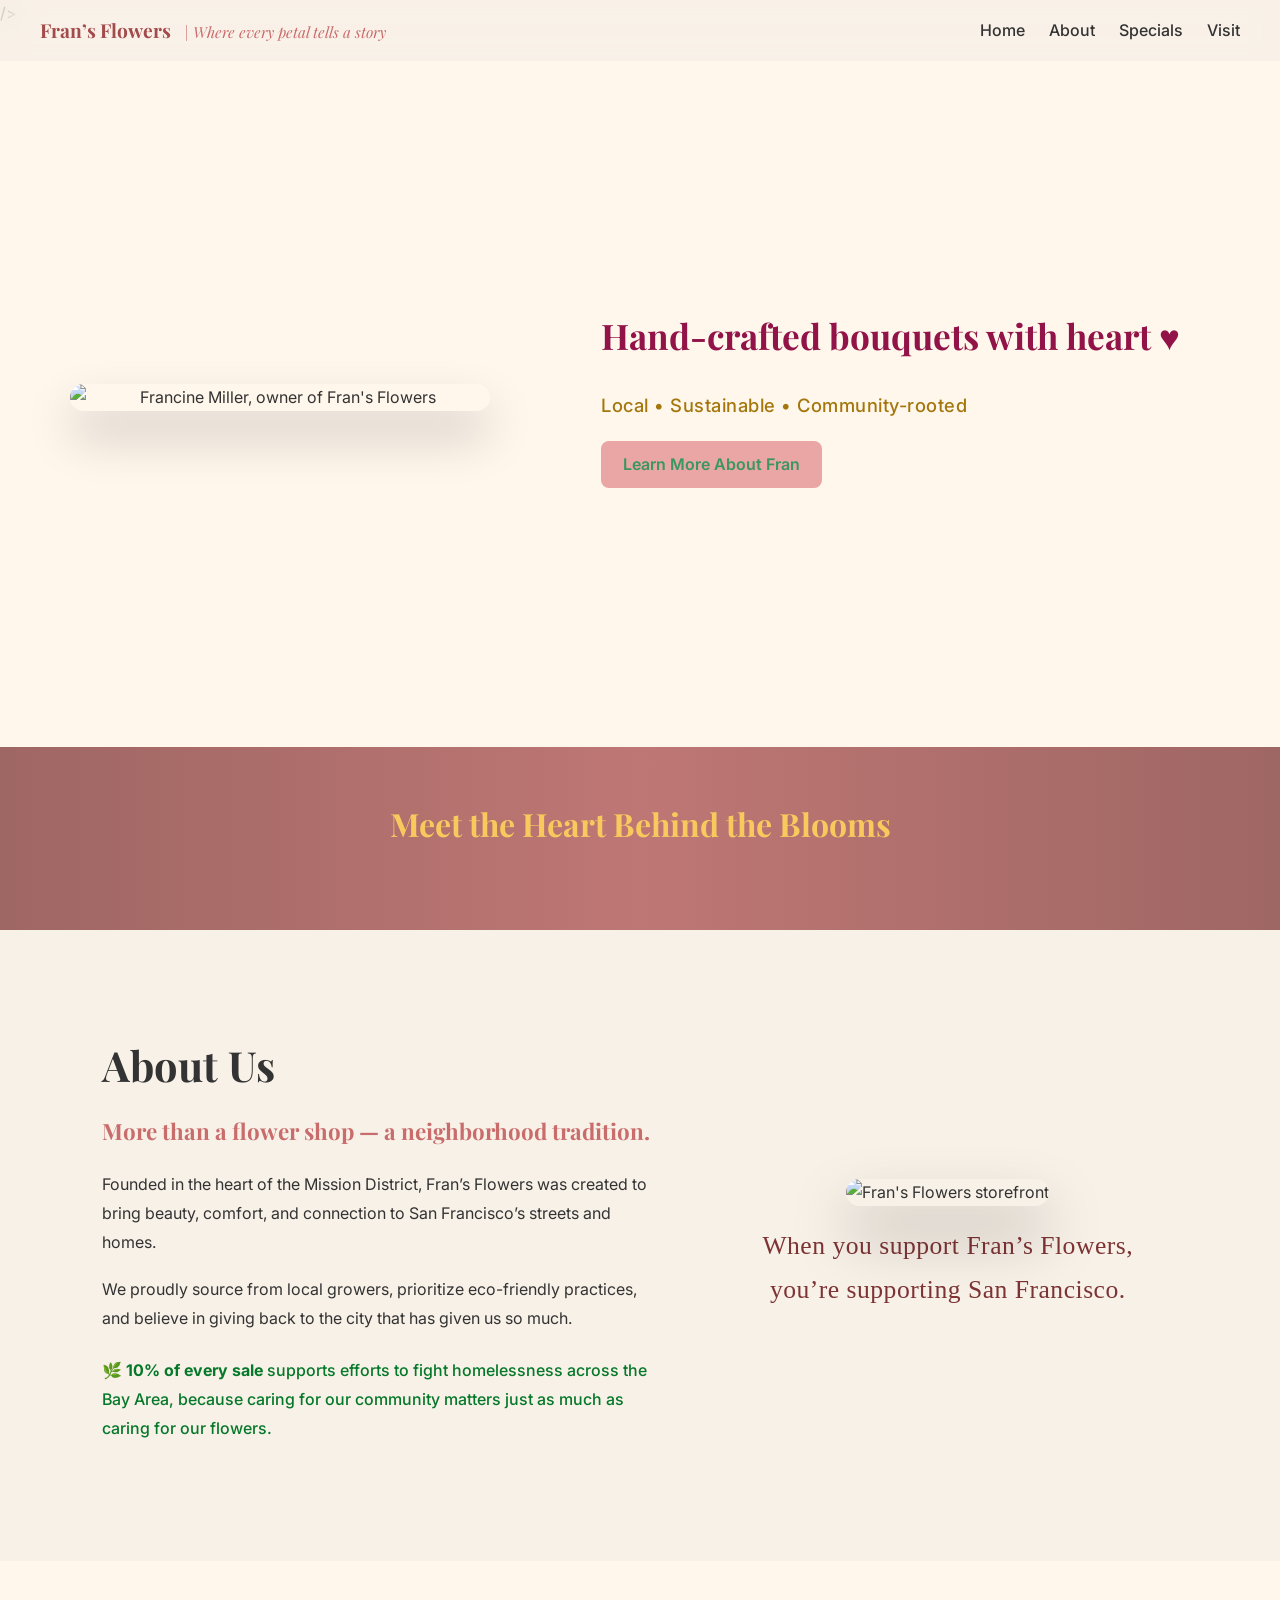
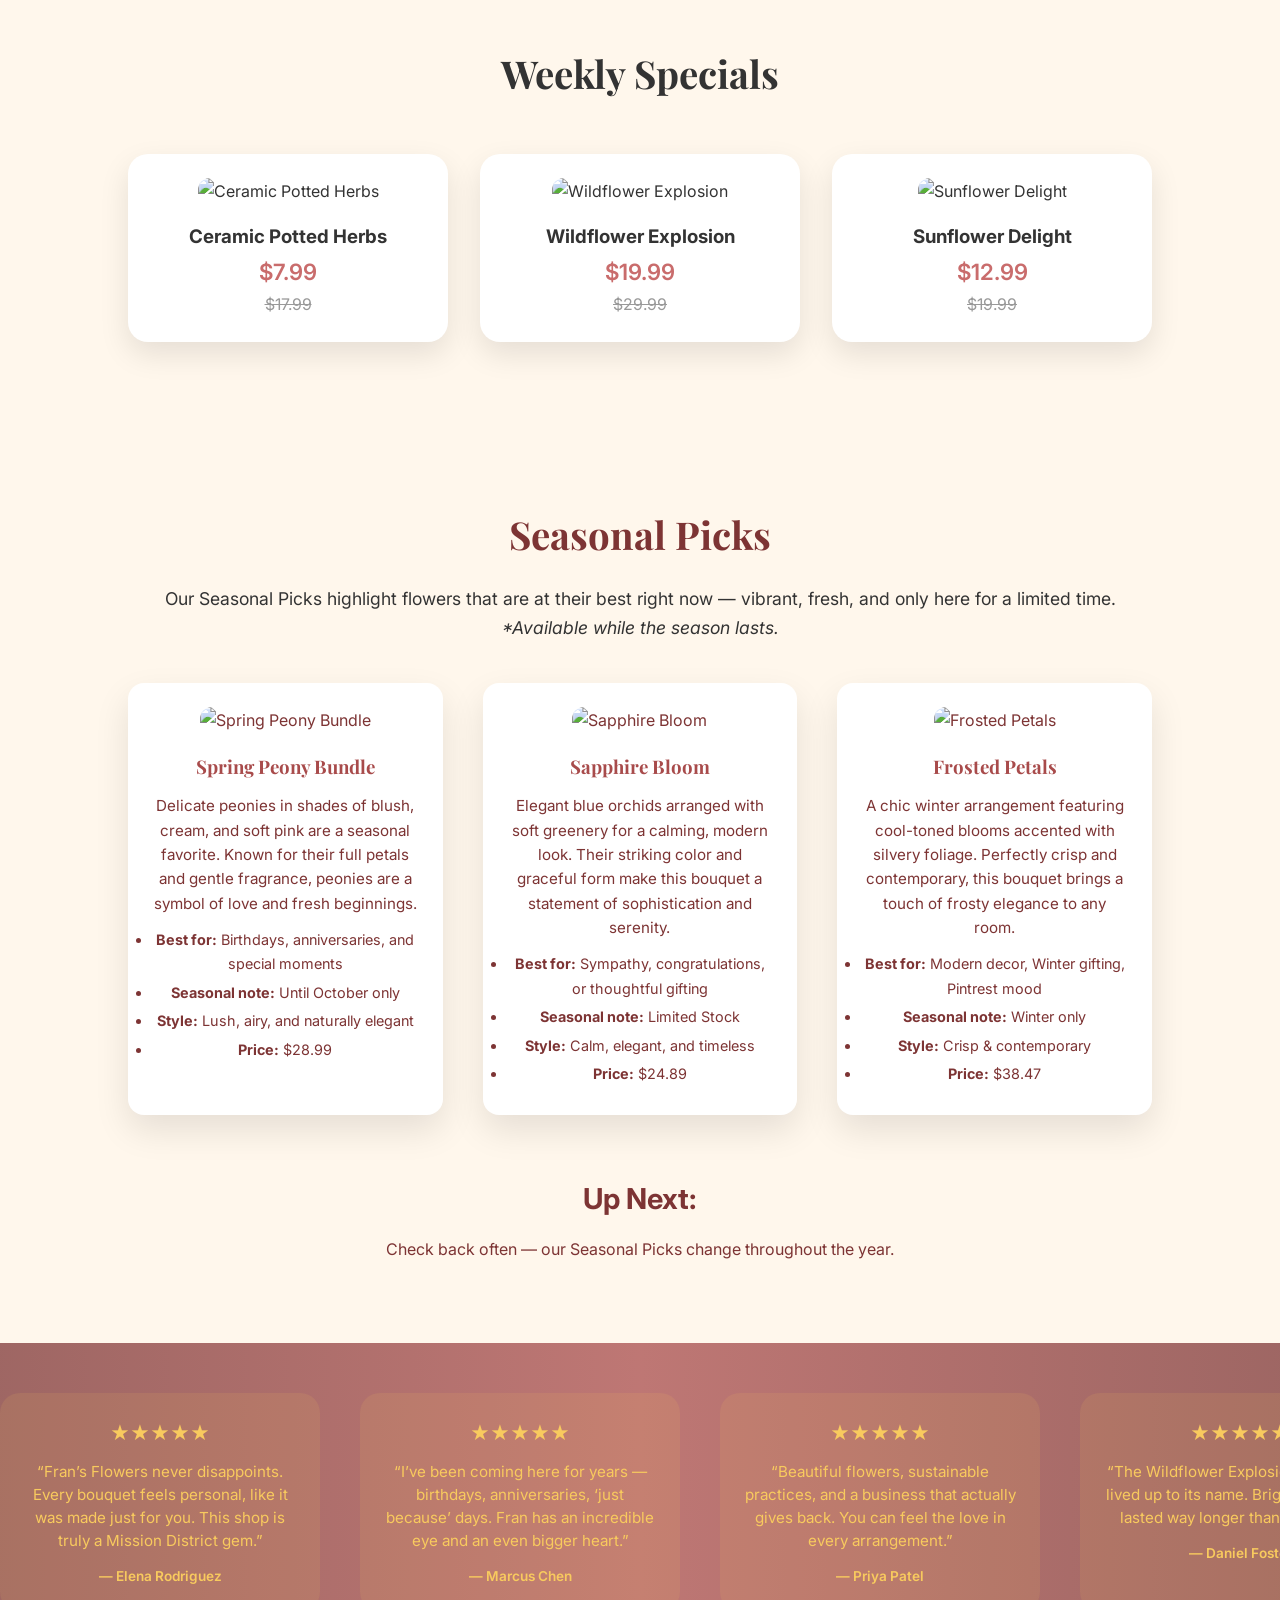
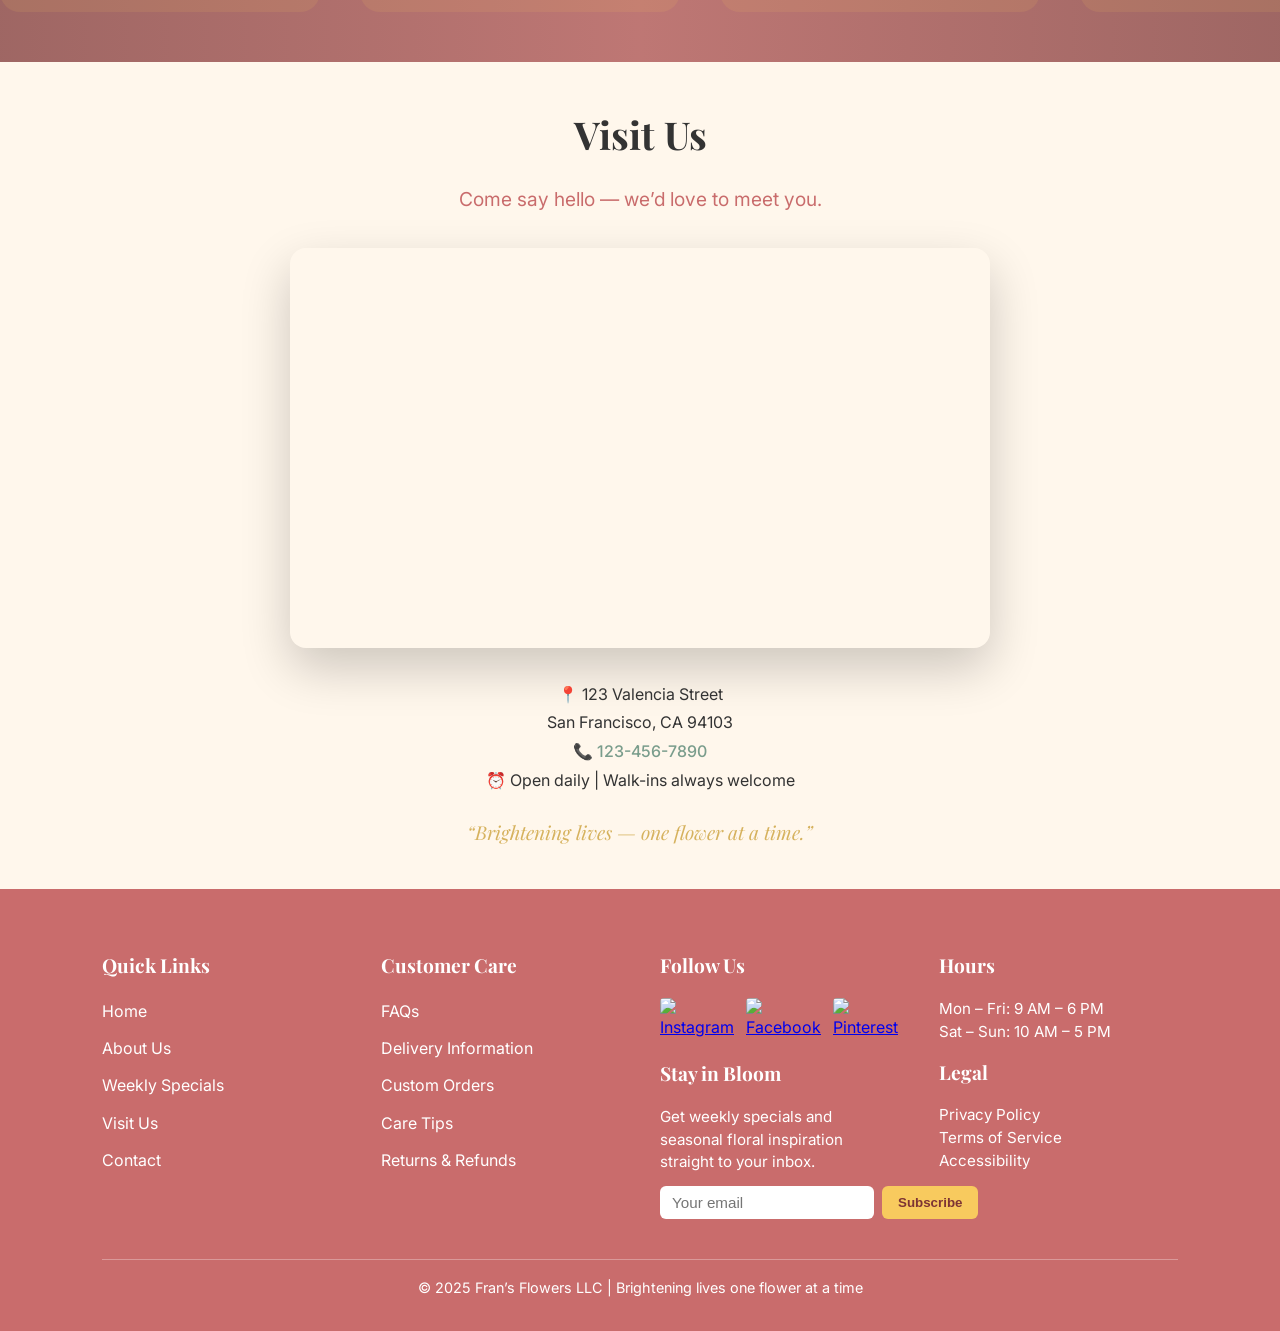
==== index.html @ 5e816268 "Add files via upload" ====
<!DOCTYPE html>
<html lang="en">
  <head>
    <meta charset="utf-8" />
    <meta name="viewport" content="width=device-width, initial-scale=1" />
    <title>Fran's Flowers | Boutique Flower Shop in San Francisco</title>

    <!-- Google Fonts -->
    <link rel="preconnect" href="https://fonts.googleapis.com">
    <link rel="preconnect" href="https://fonts.gstatic.com" crossorigin>
    <link
      href="https://fonts.googleapis.com/css2?family=Playfair+Display:wght@500;700&family=Inter:wght@300;400;500&display=swap"
      rel="stylesheet"
      href="https://fonts.googleapis.com/css2?family=Great+Vibes&display=swap" rel="stylesheet">
    />

    <link href="style.css" rel="stylesheet" />
  </head>

  <body>
    <!-- NAVBAR -->
<nav class="navbar">
  <div class="nav-left">
    <span class="brand">Fran’s Flowers</span>
    <span class="brand-quote"> | Where every petal tells a story</span>
  </div>

  <button class="hamburger" aria-label="Toggle navigation">
    <span></span>
    <span></span>
    <span></span>
  </button>

  <ul class="nav-links">
    <li><a href="#" class="active">Home</a></li>
    <li><a href="#about">About</a></li>
    <li><a href="#specials">Specials</a></li>
    <li><a href="#visit">Visit</a></li>
  </ul>
</nav>

<!-- HERO -->
<section class="hero">
  <div class="hero-bg"></div>

  <div class="hero-content">
    <img
      src="img/fran.png"
      alt="Francine Miller, owner of Fran's Flowers"
      class="hero-img"
    />

    <div class="hero-text">
      <h2 id="typing-text"></h2>
      <p class="hero-subtext">Local • Sustainable • Community-rooted</p>

      <!-- NEW BUTTON -->
      <a href="about-fran.html" class="hero-btn">Learn More About Fran</a>
    </div>
  </div>
</section>

<!-- FOUNDER STRIP -->
<section class="founder-strip">
  <div class="founder-inner">
    <h3 class="founder-title">Meet the Heart Behind the Blooms</h3>

    <div class="founder-hover">
      <h4>Francine Miller, Founder & Florist</h4>
      <p>
        Fran’s Flowers is the life’s work of Francine Miller, a San Francisco
        local who believes flowers are more than arrangements — they’re moments,
        memories, and messages of care.
      </p>
      <p>
        Since opening her doors in 1995, Francine has been hand-crafting bouquets
        that celebrate life’s everyday joys and biggest milestones, all while
        staying deeply connected to her community.
      </p>
      <p class="fran-quote">
        “Flowers are how we say what words sometimes can’t.”
          ~ Francine Miller
      </p>
    </div>
  </div>
</section>

<!-- ABOUT US -->
<section id="about" class="about-us">
  <div class="about-overlay"></div>

  <div class="about-content">
    <!-- LEFT TEXT -->
    <div class="about-text">
      <h2><span class="accent">About</span> Us</h2>

      <h3 class="about-tagline">
        More than a flower shop — a neighborhood tradition.
      </h3>

      <p>
        Founded in the heart of the Mission District, Fran’s Flowers was created
        to bring beauty, comfort, and connection to San Francisco’s streets and
        homes.
      </p>

      <p>
        We proudly source from local growers, prioritize eco-friendly practices,
        and believe in giving back to the city that has given us so much.
      </p>

      <p class="about-impact">
        🌿 <strong>10% of every sale</strong> supports efforts to fight
        homelessness across the Bay Area, because caring for our community
        matters just as much as caring for our flowers.
      </p>
    </div>

    <!-- RIGHT IMAGE -->
    <div class="about-image">
      <img src="img/shop.jpeg" alt="Fran's Flowers storefront" />
      <p class="about-quote">
        When you support Fran’s Flowers,<br />
        you’re supporting San Francisco.
      </p>
    </div>
  </div>
</section>

      <!-- SPECIALS -->
      <section id="specials" class="specials">
        <h2><span class="accent">Weekly</span> Specials</h2>

        <div class="specials-list">
          <article class="special-offer">
            <img src="img/potted_plant.png" alt="Ceramic Potted Herbs" />
            <h3>Ceramic Potted Herbs</h3>
            <p class="price-now">$7.99</p>
            <p class="price-was">$17.99</p>
          </article>

          <article class="special-offer">
            <img src="img/wild_flowers.png" alt="Wildflower Explosion" />
            <h3>Wildflower Explosion</h3>
            <p class="price-now">$19.99</p>
            <p class="price-was">$29.99</p>
          </article>

          <article class="special-offer">
            <img src="img/sunflowers.png" alt="Sunflower Delight" />
            <h3>Sunflower Delight</h3>
            <p class="price-now">$12.99</p>
            <p class="price-was">$19.99</p>
          </article>
        </div>
      </section>

      <!-- SEASONAL PICKS -->
<section id="seasonal-picks" class="seasonal-picks">
  <h2><span class="accent">Seasonal</span> Picks</h2>
  <p class="seasonal-intro">
    Our Seasonal Picks highlight flowers that are at their best right now — vibrant, fresh, and only here for a limited time.<br>
    <em>*Available while the season lasts.</em>
  </p>

  <div class="seasonal-cards">
    <!-- Card 1 -->
    <article class="seasonal-card">
      <img src="img/peony.jpeg" alt="Spring Peony Bundle" />
      <h3>Spring Peony Bundle</h3>
      <p class="seasonal-desc">
        Delicate peonies in shades of blush, cream, and soft pink are a seasonal favorite. Known for their full petals and gentle fragrance, peonies are a symbol of love and fresh beginnings.<br>
      </p>
      <ul class="seasonal-info">
        <li><strong>Best for:</strong> Birthdays, anniversaries, and special moments</li>
        <li><strong>Seasonal note:</strong> Until October only</li>
        <li><strong>Style:</strong> Lush, airy, and naturally elegant</li>
        <li><strong>Price:</strong> $28.99</li>
      </ul>
    </article>

    <!-- Card 2 -->
    <article class="seasonal-card">
      <img src="img/blue.jpeg" alt="Sapphire Bloom" />
      <h3>Sapphire Bloom</h3>
      <p class="seasonal-desc">
        Elegant blue orchids arranged with soft greenery for a calming, modern look. Their striking color and graceful form make this bouquet a statement of sophistication and serenity.
      </p>
      <ul class="seasonal-info">
        <li><strong>Best for:</strong> Sympathy, congratulations, or thoughtful gifting</li>
        <li><strong>Seasonal note:</strong> Limited Stock</li>
        <li><strong>Style:</strong> Calm, elegant, and timeless</li>
        <li><strong>Price:</strong> $24.89</li>
      </ul>
    </article>

    <!-- Card 3 -->
    <article class="seasonal-card">
      <img src="img/winter.jpeg" alt="Frosted Petals" />
      <h3>Frosted Petals</h3>
      <p class="seasonal-desc">
        A chic winter arrangement featuring cool-toned blooms accented with silvery foliage. Perfectly crisp and contemporary, this bouquet brings a touch of frosty elegance to any room.
      </p>
      <ul class="seasonal-info">
        <li><strong>Best for:</strong> Modern decor, Winter gifting, Pintrest mood</li>
        <li><strong>Seasonal note:</strong> Winter only</li>
        <li><strong>Style:</strong> Crisp & contemporary</li>
        <li><strong>Price:</strong> $38.47</li>
      </ul>
    </article>
  </div>

  <!-- Up Next -->
  <div class="seasonal-upnext">
    <h3>Up Next:</h3>
    <p>Check back often — our Seasonal Picks change throughout the year.</p>
  </div>
</section>

<!-- TESTIMONIALS -->
<section id="testimonials" class="testimonials">
  <div class="carousel-container">
    <div class="carousel-track">
      <div class="testimonial">
        <p class="stars">★★★★★</p>
        <p class="testimonial-text">
          “Fran’s Flowers never disappoints. Every bouquet feels personal, like it was made just for you. This shop is truly a Mission District gem.”
        </p>
        <p class="testimonial-author">— Elena Rodriguez</p>
      </div>

      <div class="testimonial">
        <p class="stars">★★★★★</p>
        <p class="testimonial-text">
          “I’ve been coming here for years — birthdays, anniversaries, ‘just because’ days. Fran has an incredible eye and an even bigger heart.”
        </p>
        <p class="testimonial-author">— Marcus Chen</p>
      </div>

      <div class="testimonial">
        <p class="stars">★★★★★</p>
        <p class="testimonial-text">
          “Beautiful flowers, sustainable practices, and a business that actually gives back. You can feel the love in every arrangement.”
        </p>
        <p class="testimonial-author">— Priya Patel</p>
      </div>

      <div class="testimonial">
        <p class="stars">★★★★★</p>
        <p class="testimonial-text">
          “The Wildflower Explosion absolutely lived up to its name. Bright, fresh, and lasted way longer than expected.”
        </p>
        <p class="testimonial-author">— Daniel Foster</p>
      </div>

      <div class="testimonial">
        <p class="stars">★★★★★</p>
        <p class="testimonial-text">
          “Fran’s Flowers is my go-to whenever I need something meaningful. It’s not just flowers — it’s an experience.”
        </p>
        <p class="testimonial-author">— Sophia Martinez</p>
      </div>

      <div class="testimonial">
        <p class="stars">★★★★★</p>
        <p class="testimonial-text">
          “Hands down the best flower shop in San Francisco. Friendly staff, gorgeous blooms, and a real sense of community.”
        </p>
        <p class="testimonial-author">— James O’Connell</p>
      </div>

      <div class="testimonial">
        <p class="stars">★★★★★</p>
        <p class="testimonial-text">
          “I love supporting a local business that supports the city back. The potted herbs were adorable and such a unique gift.”
        </p>
        <p class="testimonial-author">— Aisha Khan</p>
      </div>

      <!-- Duplicate for seamless looping -->
      <div class="testimonial">
        <p class="stars">★★★★★</p>
        <p class="testimonial-text">
          “Fran’s Flowers never disappoints. Every bouquet feels personal, like it was made just for you. This shop is truly a Mission District gem.”
        </p>
        <p class="testimonial-author">— Elena Rodriguez</p>
      </div>

      <div class="testimonial">
        <p class="stars">★★★★★</p>
        <p class="testimonial-text">
          “I’ve been coming here for years — birthdays, anniversaries, ‘just because’ days. Fran has an incredible eye and an even bigger heart.”
        </p>
        <p class="testimonial-author">— Marcus Chen</p>
      </div>
    </div>
  </div>
</section>

<!-- VISIT US -->
<section id="visit" class="visit-us">
  <h2><span class="accent">Visit</span> Us</h2>
  <p class="visit-intro">Come say hello — we’d love to meet you.</p>

  <div class="visit-map">
  <iframe src="https://www.google.com/maps/embed?pb=!1m18!1m12!1m3!1d3153.8006689667614!2d-122.424896624835!3d37.77127181236294!2m3!1f0!2f0!3f0!3m2!1i1024!2i768!4f13.1!3m3!1m2!1s0x8085809fde49564f%3A0x7f3258c0a1d682bd!2s123%20Valencia%20St%2C%20San%20Francisco%2C%20CA%2094103!5e0!3m2!1sen!2sus!4v1769642458361!5m2!1sen!2sus" 
  width="600" 
  height="450" 
  style="border:0;" 
  allowfullscreen="" 
  loading="lazy" 
  referrerpolicy="no-referrer-when-downgrade">
  </iframe>
</div>

  <div class="visit-details">
    <p>📍 123 Valencia Street<br />San Francisco, CA 94103</p>
    <p>📞 <a href="tel:+1234567890">123-456-7890</a></p>
    <p>⏰ Open daily | Walk-ins always welcome</p>
    <p class="visit-quote">“Brightening lives — one flower at a time.”</p>
  </div>
</section>

<!-- FOOTER -->

    <footer class="site-footer">
  <div class="footer-container">

    <!-- Column 1: Quick Links -->
    <div class="footer-column">
      <h4>Quick Links</h4>
      <ul>
        <li><a href="#">Home</a></li>
        <li><a href="#about">About Us</a></li>
        <li><a href="#specials">Weekly Specials</a></li>
        <li><a href="#visit">Visit Us</a></li>
        <li><a href="#">Contact</a></li>
      </ul>
    </div>

    <!-- Column 2: Customer Care -->
<div class="footer-column">
  <h4>Customer Care</h4>
  <ul>
    <li>FAQs</li>
    <li>Delivery Information</li>
    <li>Custom Orders</li>
    <li>Care Tips</li>
    <li>Returns & Refunds</li>
  </ul>
</div>

    <!-- Column 3: Follow Us -->
<div class="footer-column">
  <h4>Follow Us</h4>
  <div class="social-icons">
    <a href="https://www.instagram.com" target="_blank" rel="noopener noreferrer">
      <img src="img/insta.jpeg" alt="Instagram" />
    </a>
    <a href="https://www.facebook.com" target="_blank" rel="noopener noreferrer">
      <img src="img/fb.jpeg" alt="Facebook" />
    </a>
    <a href="https://www.pinterest.com" target="_blank" rel="noopener noreferrer">
      <img src="img/pint.jpeg" alt="Pinterest" />
    </a>
  </div>

  <h4 class="subscribe-title">Stay in Bloom</h4>
  <p>Get weekly specials and seasonal floral inspiration straight to your inbox.</p>
  <form class="subscribe-form">
    <input type="email" placeholder="Your email" required />
    <button type="submit">Subscribe</button>
  </form>
</div>

    <!-- Column 4: Hours & Legal -->
<div class="footer-column">
  <h4>Hours</h4>
  <p>
    Mon – Fri: 9 AM – 6 PM<br>
    Sat – Sun: 10 AM – 5 PM
  </p>

  <h4>Legal</h4>
  <p>
    Privacy Policy<br>
    Terms of Service<br>
    Accessibility
  </p>
</div>

  </div>

  <div class="footer-bottom">
    <p>© 2025 Fran’s Flowers LLC | Brightening lives one flower at a time</p>
  </div>
</footer>
    <script src="script.js"></script>
  </body>
</html>
---- style.css ----
/* RESET */
* {
  margin: 0;
  padding: 0;
  box-sizing: border-box;
}

/* VARIABLES */
:root {
  --beige: #f6efe7;
  --pink: #f4c2d7;
  --charcoal: #333;
  --gold: #d6b25e;
  --rose: #c96c6c;
  --sage: #7a9d8c;
  --cream: #fff7ec;
}

/* BASE */
body {
  font-family: "Inter", sans-serif;
  background-color: var(--cream);
  color: var(--charcoal);
  line-height: 1.7;
}

.navbar {
  position: fixed;
  top: 0;
  width: 100%;
  padding: 14px 40px;
  display: flex;
  justify-content: space-between;
  align-items: center;

  background: rgba(246, 239, 231, 0.65);
  backdrop-filter: blur(14px);
  -webkit-backdrop-filter: blur(14px);

  z-index: 1000;
}

.nav-left {
  font-family: "Playfair Display", serif;
  font-size: 1.2rem;
}

.brand {
  font-weight: 700;
  color: #a34a4a;
}

.brand-quote {
  margin-left: 8px;
  font-style: italic;
  font-size: 0.95rem;
  color: #c96c6c;;
}

/* HAMBURGER ICON */
.hamburger {
  display: none;
  flex-direction: column;
  justify-content: space-between;
  width: 28px;
  height: 22px;
  background: transparent;
  border: none;
  cursor: pointer;
  z-index: 1100; /* above overlay */
}

.hamburger span {
  display: block;
  height: 3px;
  background-color: var(--charcoal);
  border-radius: 2px;
  transition: all 0.3s ease;
}

/* MOBILE NAVIGATION */
@media (max-width: 900px) {
  .hamburger {
    display: flex;
  }

  .nav-links {
    position: fixed;
    top: 0;
    right: -100%;
    height: 100%;
    width: 70%;
    max-width: 280px;
    background-color: var(--beige);
    flex-direction: column;
    gap: 24px;
    padding-top: 80px;
    padding-left: 20px;
    transition: right 0.3s ease;
    box-shadow: -4px 0 20px rgba(0,0,0,0.2);
    z-index: 1050;
    display: flex;           /* ← REQUIRED */
    flex-direction: column;  /* ← REQUIRED */
  }

  .nav-links.show {
    right: 0;
  }

  .nav-links li {
    margin-bottom: 20px;
  }

  .nav-links a {
    font-size: 1.2rem;
  }

  /* Hamburger animation for toggle */
  .hamburger.active span:nth-child(1) {
    transform: rotate(45deg) translate(5px, 5px);
  }
  .hamburger.active span:nth-child(2) {
    opacity: 0;
  }
  .hamburger.active span:nth-child(3) {
    transform: rotate(-45deg) translate(5px, -5px);
  }
}

.nav-links {
  list-style: none;
  display: flex;
  gap: 24px;
}

.nav-links a {
  text-decoration: none;
  color: var(--charcoal);
  font-weight: 500;
  transition: color 0.3s ease;
}

.nav-links a:hover {
  color: #c96c6c;
}

/* HERO */
.hero {
  position: relative;
  min-height: 80vh;
  display: flex;
  align-items: center;
  justify-content: center;
  overflow: hidden;
  padding: 60px 0 40px;
}

.hero-bg {
  position: absolute;
  inset: 0;
  background: url("img/bg.jpeg") center/cover no-repeat;
  filter: blur(3px) brightness(1);
  transform: scale(1.1);
  z-index: 1;
}

.hero-content {
  position: relative;
  z-index: 2;
  display: grid;
  grid-template-columns: 1fr 1fr;
  gap: 48px;
  align-items: center;
  width: 90%;
  max-width: 1100px;
}

.hero-img {
  width: 100%;
  max-width: 420px;
  border-radius: 20px;
  box-shadow: 0 25px 50px rgba(0, 0, 0, 0.2);
  transform: translateX(-20px);
  transition: transform 0.5s ease, box-shadow 0.5s ease;
}

.hero-img:hover {
  transform: translateX(-30px) scale(1.03);
  box-shadow: 0 35px 70px rgba(0, 0, 0, 0.35);
}

.hero-text {
  text-align: left;
  padding-right: 10px;
}

.hero-text h2 {
  font-family: "Playfair Display", serif;
  font-size: 2.2rem;
  color: #911348;
  white-space: nowrap;
  overflow: hidden;
}

.hero-subtext {
  margin-top: 18px;
  font-size: 1.15rem;
  font-weight: 500;
  color: #a4770d;
  letter-spacing: 0.5px;
}

.hero-btn {
  display: inline-block;
  margin-top: 20px;
  padding: 10px 22px;
  background-color: #e49191c9;
  color: #0c9151ca;
  font-weight: 600;
  text-decoration: none;
  border-radius: 8px;
  transition: background 0.3s ease, transform 0.3s ease;
}

.hero-btn:hover {
  background-color: #e9cd8cc8;
  transform: scale(1.05);
}

@media (max-width: 900px) {
  .hero-content {
    grid-template-columns: 1fr;
    text-align: center;
  }

  .hero-text {
    text-align: center;
  }

  .nav-links {
    display: none;
  }
}

/* HERO — MOBILE PHONES */
@media (max-width: 600px) {
  .hero {
    min-height: 100vh;
    padding: 80px 0 40px;
  }

  .hero-content {
    grid-template-columns: 1fr;
    gap: 28px;
    width: 92%;
  }

  .hero-img {
    max-width: 280px;
    margin: 0 auto;
    transform: none;
  }

  .hero-img:hover {
    transform: none; /* disable hover zoom on touch */
  }

  .hero-text {
    text-align: center;
    padding: 0;
  }

  .hero-text h2 {
    font-size: 1.7rem;
    white-space: normal; /* allow wrapping on phones */
  }

  .hero-subtext {
    font-size: 1rem;
    margin-top: 12px;
  }

  .hero-btn {
    margin-top: 18px;
    padding: 10px 20px;
    font-size: 0.95rem;
  }

  .hero-bg {
    filter: blur(2px) brightness(0.95);
    transform: scale(1.05);
  }
}

/* FOUNDER STRIP */
.founder-strip {
  width: 100%;
  background: linear-gradient(
    90deg,
    #7d3434bd,
    #a84b4bbe,
    #7d3434bd
  );
  padding: 50px 20px;
  text-align: center;
}

.founder-inner {
  max-width: 900px;
  margin: 0 auto;
}

.founder-title {
  font-family: "Playfair Display", serif;
  font-size: 2rem;
  color: #f8ca5e;
  cursor: pointer;
  transition: opacity 0.3s ease;
}

.founder-hover {
  margin-top: 28px;
  opacity: 0;
  max-height: 0;
  overflow: hidden;
  transition: all 0.6s ease;
}

.founder-strip:hover .founder-hover {
  opacity: 1;
  max-height: 600px;
}

.founder-hover h4 {
  font-family: "Playfair Display", serif;
  font-size: 1.4rem;
  margin-bottom: 12px;
  color: #fbca58;
}

.founder-hover p {
  font-size: 1rem;
  line-height: 1.8;
  color: #f4c2d7;
  max-width: 700px;
  margin: 0 auto 16px;
}

.founder-values {
  margin-top: 18px;
  font-weight: 600;
  color: #d6b25e;
  letter-spacing: 0.6px;
}

/* SECTIONS */
section {
  padding: 80px 10%;
  text-align: center;
}

section h2 {
  font-family: "Playfair Display", serif;
  font-size: 2.4rem;
  margin-bottom: 24px;
}

/* ABOUT SECTION */
.about-us {
  position: relative;
  padding: 100px 8%;
  overflow: hidden;
}

/* background image */
.about-us::before {
  content: "";
  position: absolute;
  inset: 0;
  background: url("img/bg2.jpeg") center / cover no-repeat;
  filter: blur(1px);
  transform: scale(1.1);
  z-index: 1;
}

/* beige overlay */
.about-overlay {
  position: absolute;
  inset: 0;
  background: rgba(246, 239, 231, 0.75);
  backdrop-filter: blur(1px);
  z-index: 2;
}

.about-content {
  position: relative;
  z-index: 3;
  display: grid;
  grid-template-columns: 1.2fr 1fr;
  gap: 64px;
  align-items: center;
}

.about-text {
  text-align: left;
}

.about-text h2 {
  font-family: "Playfair Display", serif;
  font-size: 2.6rem;
  margin-bottom: 12px;
}

.about-tagline {
  font-family: "Playfair Display", serif;
  font-size: 1.4rem;
  color: var(--rose);
  margin-bottom: 20px;
}

.about-text p {
  max-width: 560px;
  margin-bottom: 18px;
  line-height: 1.8;
}

.about-impact {
  margin-top: 24px;
  font-weight: 500;
  color: #057829;
}

.about-image {
  text-align: center;
}

.about-image img {
  width: 100%;
  max-width: 420px;
  border-radius: 22px;
  box-shadow: 0 30px 60px rgba(0, 0, 0, 0.25);
  transform: translateY(0);
  transition: transform 0.6s ease, box-shadow 0.6s ease;
}

.about-image img:hover {
  transform: translateY(-10px) scale(1.02);
  box-shadow: 0 40px 80px rgba(0, 0, 0, 0.35);
}

.about-quote {
  margin-top: 18px;
  font-family: "Great Vibes", cursive;
  font-size: 1.6rem;
  color: #7d3434;
  letter-spacing: 0.5px;
}

@media (max-width: 900px) {
  .about-content {
    grid-template-columns: 1fr;
    text-align: center;
  }

  .about-text {
    text-align: center;
  }

  .about-text p {
    margin-left: auto;
    margin-right: auto;
  }
}

/* SPECIALS */
.specials-list {
  display: grid;
  grid-template-columns: repeat(auto-fit, minmax(220px, 1fr));
  gap: 32px;
  margin-top: 48px;
}

.special-offer {
  background: white;
  border-radius: 20px;
  padding: 24px;
  box-shadow: 0 12px 30px rgba(0,0,0,0.1);
  transition: transform 0.3s ease;
}

.special-offer:hover {
  transform: translateY(-8px);
}

.special-offer img {
  width: 100%;
  border-radius: 12px;
  margin-bottom: 16px;
}

.price-now {
  color: var(--rose);
  font-size: 1.4rem;
  font-weight: 600;
}

.price-was {
  text-decoration: line-through;
  color: #999;
}

/* Seasonal Picks Section */
.seasonal-picks {
  padding: 80px 10%;
  background-color: #fff7ec;
  color: #7d3434;
}

.seasonal-picks h2 {
  font-family: "Playfair Display", serif;
  font-size: 2.4rem;
  text-align: center;
  margin-bottom: 16px;
}

.seasonal-intro {
  text-align: center;
  font-size: 1.1rem;
  margin-bottom: 40px;
  color: #333;
}

/* Cards Layout */
.seasonal-cards {
  display: grid;
  grid-template-columns: repeat(auto-fit, minmax(280px, 1fr));
  gap: 40px;
  margin-bottom: 60px;
}

.seasonal-card {
  background-color: #fff;
  border-radius: 16px;
  padding: 24px;
  box-shadow: 0 15px 35px rgba(0,0,0,0.1);
  transition: transform 0.3s ease, box-shadow 0.3s ease;
}

.seasonal-card:hover {
  transform: translateY(-5px);
  box-shadow: 0 25px 50px rgba(0,0,0,0.15);
}

.seasonal-card img {
  width: 100%;
  border-radius: 12px;
  margin-bottom: 16px;
}

.seasonal-card h3 {
  font-family: "Playfair Display", serif;
  color: #a84b4b;
  margin-bottom: 12px;
}

.seasonal-desc {
  font-size: 0.95rem;
  margin-bottom: 12px;
  line-height: 1.6;
}

.seasonal-info li {
  font-size: 0.9rem;
  margin-bottom: 4px;
}

/* Up Next Section */
.seasonal-upnext {
  text-align: center;
}

.seasonal-upnext h3 {
  font-size: 1.8rem;
  margin-bottom: 12px;
}

.seasonal-upnext ul {
  list-style-type: none;
  padding: 0;
  margin-bottom: 16px;
}

.seasonal-upnext ul li {
  margin-bottom: 12px;
  font-size: 0.95rem;
}

/* TESTIMONIALS */
.testimonials {
  background: linear-gradient(90deg, #7d3434bd, #a84b4bbe, #7d3434bd);
  padding: 50px 0;
  overflow: hidden;
}

.carousel-container {
  overflow: hidden;
}

.carousel-track {
  display: flex;
  gap: 40px;
  animation: scroll-left 30s linear infinite;
}

.testimonial {
  min-width: 280px;
  max-width: 320px;
  flex: 0 0 auto;
  background: rgba(248, 202, 94, 0.1);
  padding: 24px;
  border-radius: 20px;
  text-align: center;
}

.testimonial .stars {
  color: #f8ca5e;
  font-size: 1.2rem;
  margin-bottom: 12px;
}

.testimonial-text {
  color: #f8ca5e;
  font-size: 0.95rem;
  margin-bottom: 12px;
  line-height: 1.5;
}

.testimonial-author {
  color: #f8ca5e;
  font-weight: 600;
  font-size: 0.85rem;
}

/* CONTINUOUS SCROLL ANIMATION */
@keyframes scroll-left {
  0% {
    transform: translateX(0);
  }
  100% {
    transform: translateX(-50%);
  }
}

@media (max-width: 900px) {
  .carousel-track {
    gap: 24px;
  }
  .testimonial {
    min-width: 240px;
  }
}

/* VISIT US */
.visit-us {
  padding: 40px 8%;
  text-align: center;
}

.visit-us h2 {
  font-family: "Playfair Display", serif;
  font-size: 2.4rem;
  margin-bottom: 16px;
}

.visit-intro {
  font-size: 1.2rem;
  margin-bottom: 32px;
  color: #c96c6c;
}

.visit-map iframe {
  width: 100%;
  max-width: 700px;
  height: 400px;
  border-radius: 16px;
  border: none;
  margin: 0 auto 32px;
  display: block;
  box-shadow: 0 20px 50px rgba(0,0,0,0.2);
  transition: transform 0.3s ease;
}

.visit-map iframe:hover {
  transform: scale(1.02);
}

.visit-details {
  max-width: 600px;
  margin: 0 auto;
  font-size: 1rem;
  line-height: 1.8;
  color: var(--charcoal);
}

.visit-details a {
  color: var(--sage);
  text-decoration: none;
  font-weight: 500;
}

.visit-quote {
  margin-top: 20px;
  font-style: italic;
  font-family: "Playfair Display", serif;
  color: #d6b25e;
  font-size: 1.2rem;
}

/* FOOTER */
.site-footer {
  background-color: var(--rose);
  color: #fff;
  padding: 60px 8% 30px;
  font-family: "Inter", sans-serif;
}

.footer-container {
  display: grid;
  grid-template-columns: repeat(auto-fit, minmax(200px, 1fr));
  gap: 40px;
  margin-bottom: 40px;
}

.footer-column h4 {
  font-family: "Playfair Display", serif;
  font-size: 1.2rem;
  margin-bottom: 16px;
  color: #fff;
}

.footer-column ul {
  list-style: none;
}

.footer-column ul li {
  margin-bottom: 10px;
  color: #fff; /* text color for non-links */
  font-weight: 400;
}

.footer-column ul li a {
  color: #fff;
  text-decoration: none;
  transition: color 0.3s ease;
}

.footer-column ul li a:hover {
  color: #f6efe7;
}

.social-icons {
  display: flex;
  gap: 12px;
  margin-bottom: 16px;
}

.social-icons img {
  width: 34px;
  height: 28px;
  border-radius: 4px;
  transition: transform 0.3s ease;
}

.social-icons img:hover {
  transform: scale(1.2);
}

.subscribe-title {
  margin-top: 16px;
  font-size: 1rem;
}

.subscribe-form {
  display: flex;
  margin-top: 8px;
  gap: 8px;
}

.subscribe-form input {
  flex: 1;
  padding: 8px 12px;
  border-radius: 6px;
  border: none;
  font-size: 0.95rem;
}

.subscribe-form button {
  padding: 8px 16px;
  border-radius: 6px;
  border: none;
  background-color: #f8ca5e;
  color: #7d3434;
  font-weight: 600;
  cursor: pointer;
  transition: background 0.3s ease;
}

.subscribe-form button:hover {
  background-color: #fff7ec;
}

.footer-column p {
  font-size: 0.95rem;
  line-height: 1.5;
  margin-bottom: 12px;
}

.footer-bottom {
  text-align: center;
  border-top: 1px solid rgba(255,255,255,0.3);
  padding-top: 16px;
  font-size: 0.9rem;
}

/* Responsive Footer */
@media (max-width: 768px) {
  .footer-container {
    grid-template-columns: 1fr 1fr;
    gap: 32px;
  }

  .subscribe-form {
    flex-direction: column;
  }

  .subscribe-form button {
    width: 100%;
  }
}

@media (max-width: 480px) {
  .footer-container {
    grid-template-columns: 1fr;
    gap: 24px;
  }
}

/* RESPONSIVE */
@media (max-width: 900px) {
  .hero,
  .visit-content {
    grid-template-columns: 1fr;
  }

  header h1 {
    font-size: 2.4rem;
  }
}

/* About Fran Hero */
/* Her Story Section */
.about-fran-content {
  display: grid;
  grid-template-columns: 1fr 1fr;
  gap: 40px;
  padding: 80px 10%;
  align-items: center;
}

.about-fran-text h2 {
  font-family: "Playfair Display", serif;
  font-size: 2rem;
  color: #7d3434;
  margin-bottom: 16px;
}

.about-fran-text p {
  font-size: 1rem;
  line-height: 1.8;
  margin-bottom: 16px;
  color: #333;
}

.about-fran-image img {
  width: 100%;
  max-width: 400px;
  border-radius: 20px;
  box-shadow: 0 25px 50px rgba(0,0,0,0.2);
  transition: transform 0.3s ease, box-shadow 0.3s ease;
}

.about-fran-image img:hover {
  transform: scale(1.03);
  box-shadow: 0 35px 70px rgba(0,0,0,0.3);
}

.fran-quote {
  font-family: "Great Vibes", cursive;
  font-size: 1.5rem;
  color: #7d3434; /* deep red accent */
  margin-top: 20px;
  text-align: center;
  line-height: 1.4;
}

/* CTA Button */
.about-fran-cta {
  text-align: center;
  padding: 40px 10%;
}

.cta-btn {
  display: inline-block;
  padding: 12px 26px;
  background-color: #f8ca5e;
  color: #7d3434;
  font-weight: 600;
  text-decoration: none;
  border-radius: 8px;
  transition: background 0.3s ease, transform 0.3s ease;
}

.cta-btn:hover {
  background-color: #fff7ec;
  transform: scale(1.05);
}

/* Responsive */
@media (max-width: 900px) {
  .about-fran-content {
    grid-template-columns: 1fr;
    text-align: center;
  }

  .about-fran-image img {
    max-width: 80%;
    margin: 0 auto;
  }
}
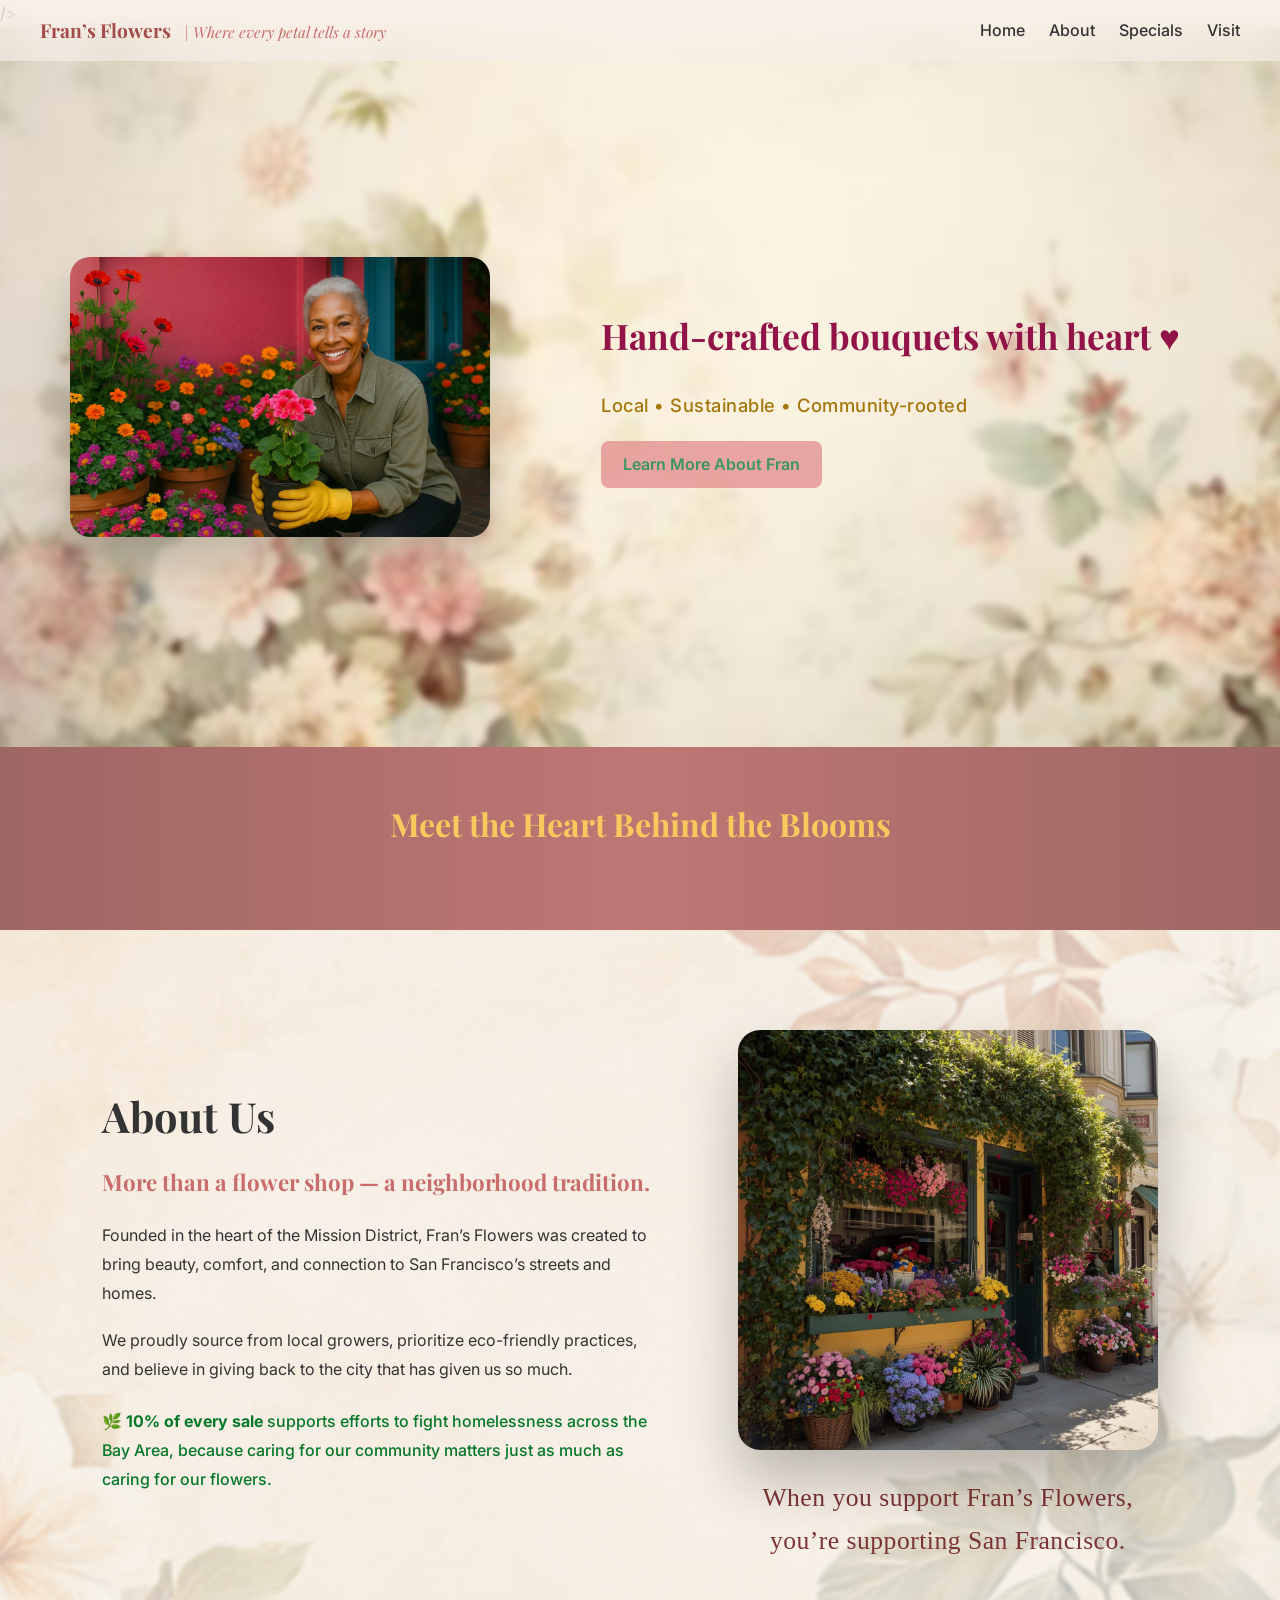
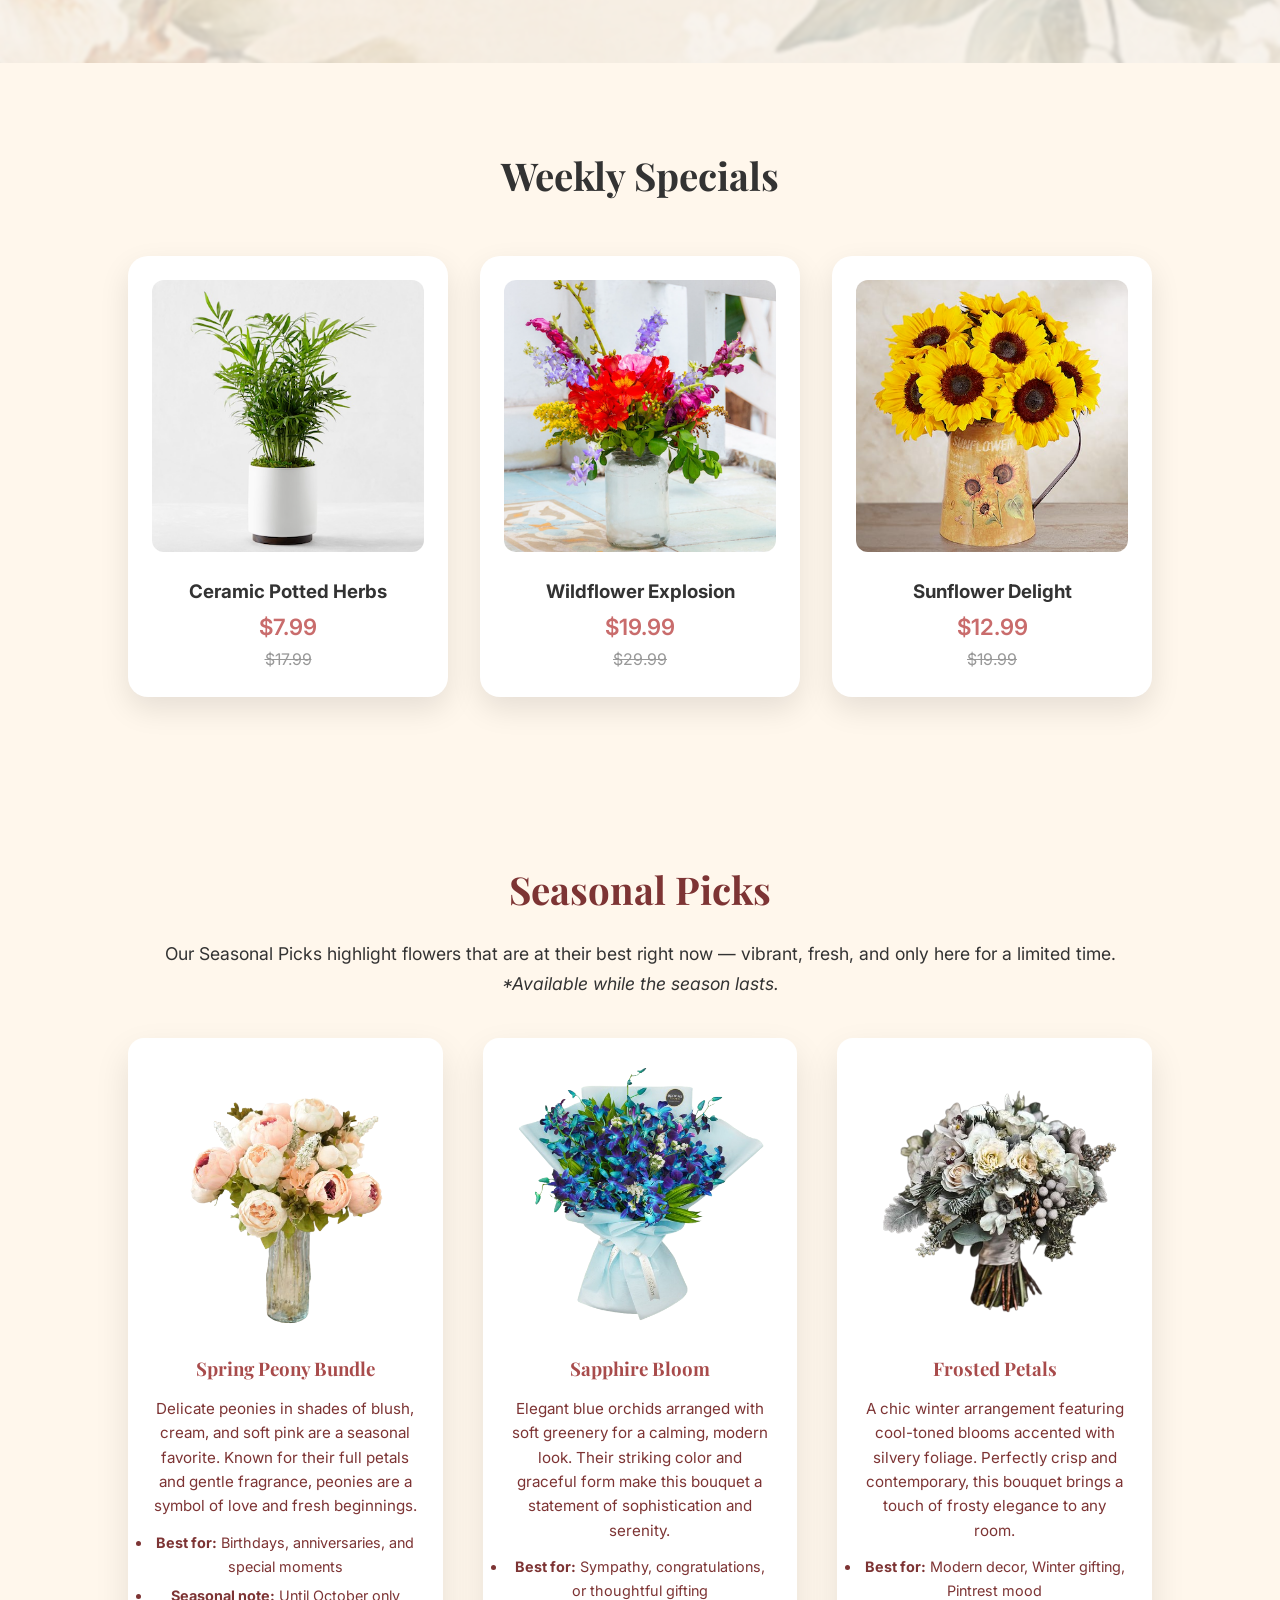
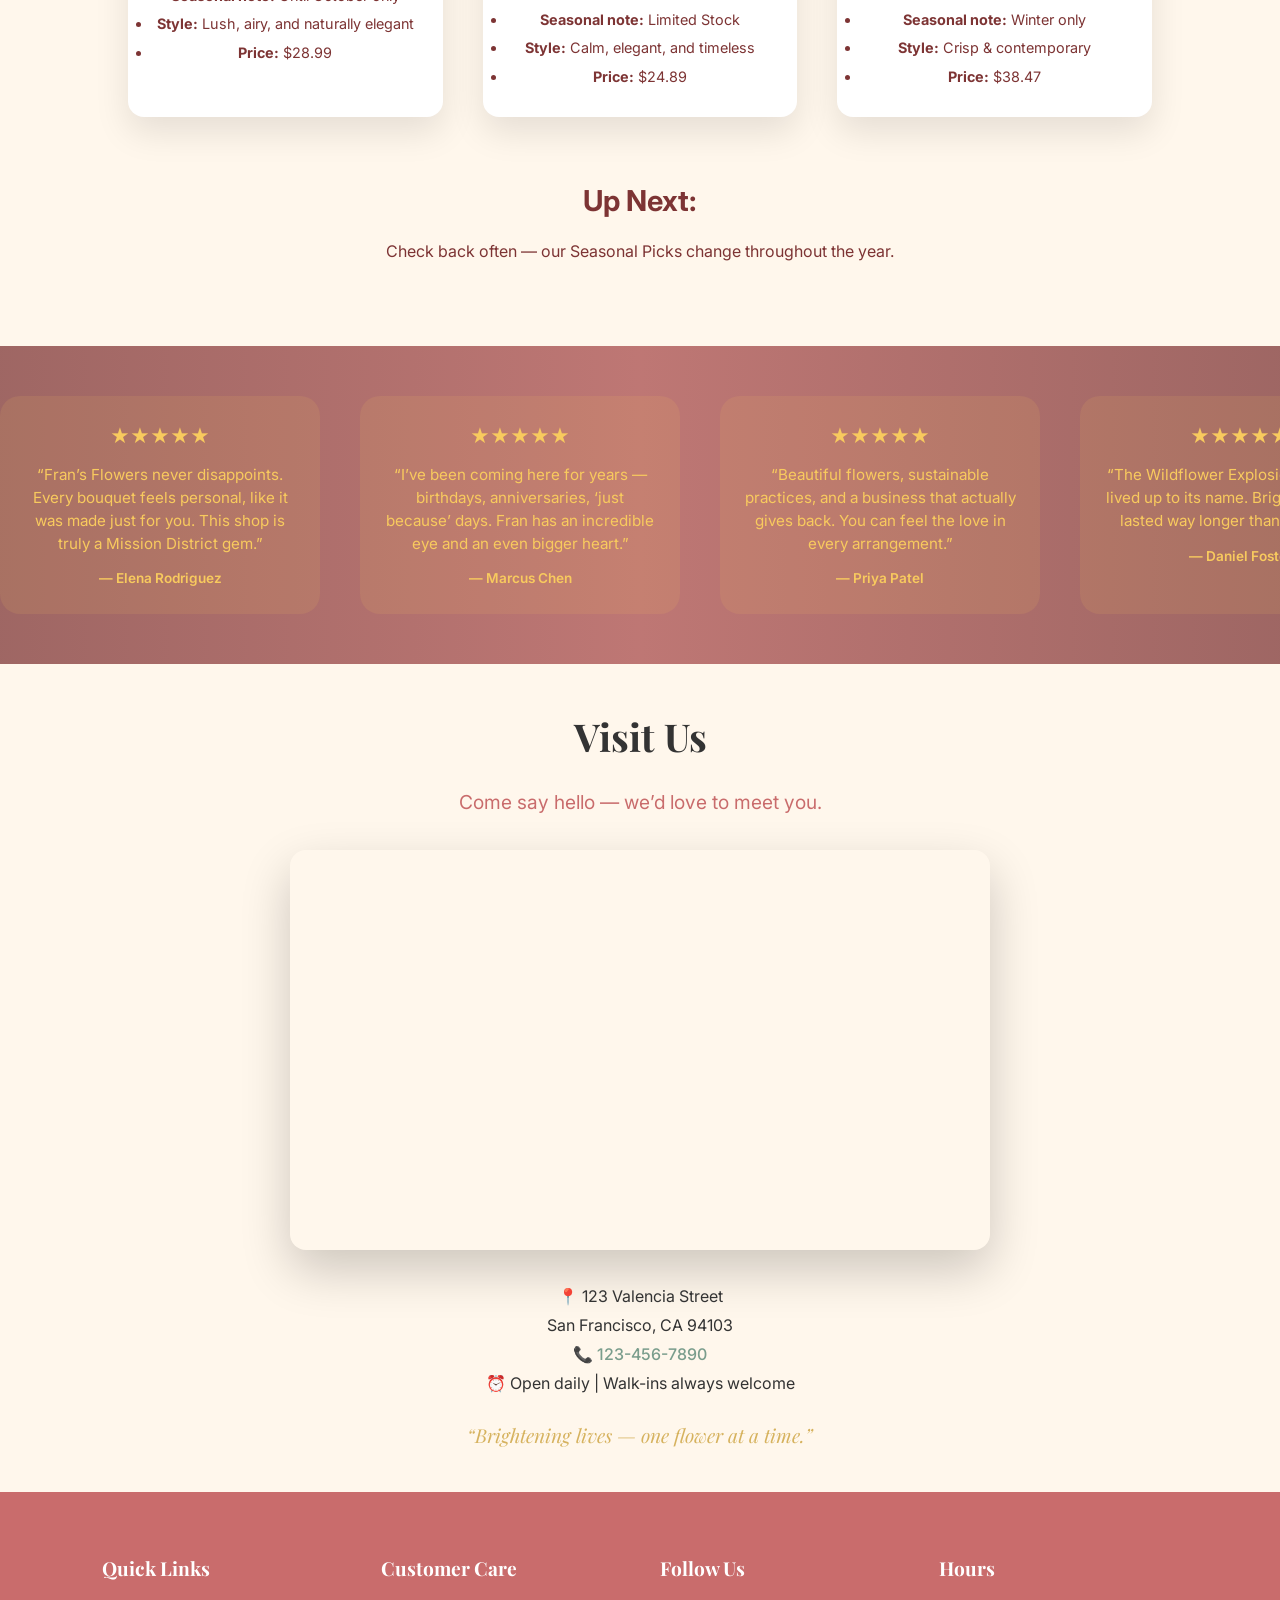
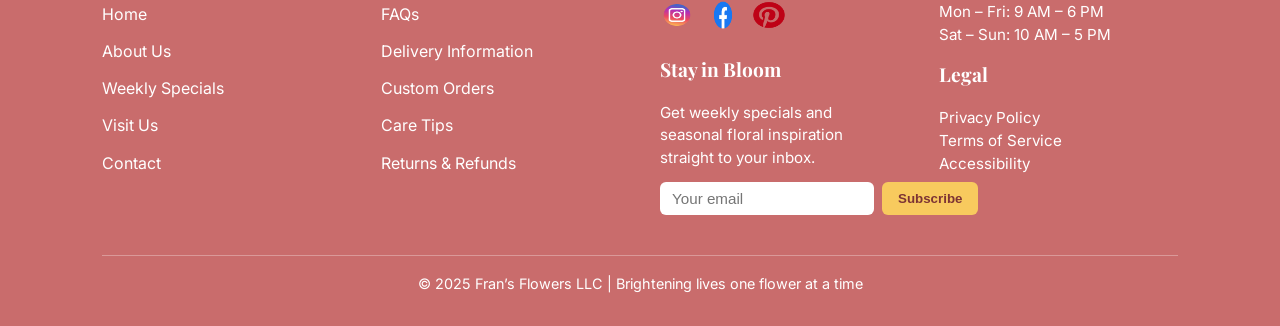
==== commit f3090bf9: "Fix formatting issues in index.html" ====
--- a/index.html
+++ b/index.html
@@ -398,3 +398,4 @@
     <script src="script.js"></script>
   </body>
 </html>
+
